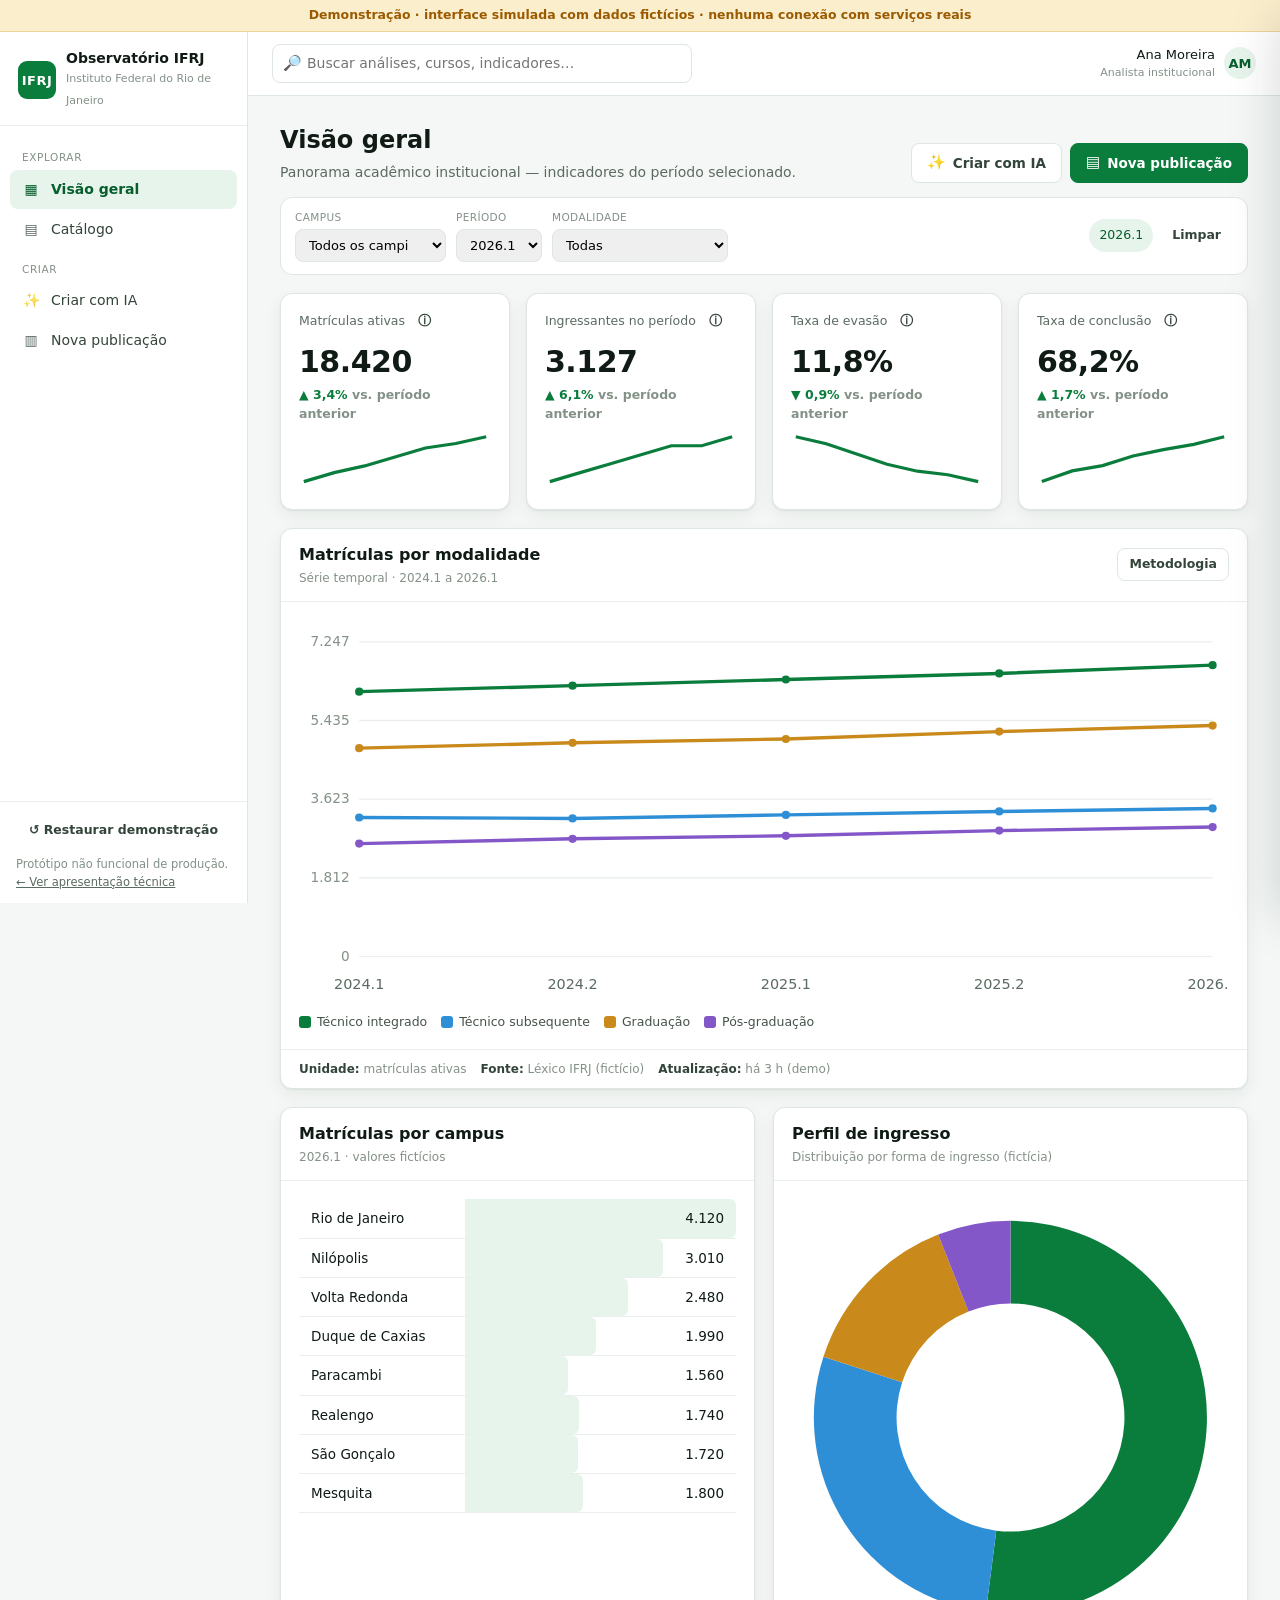
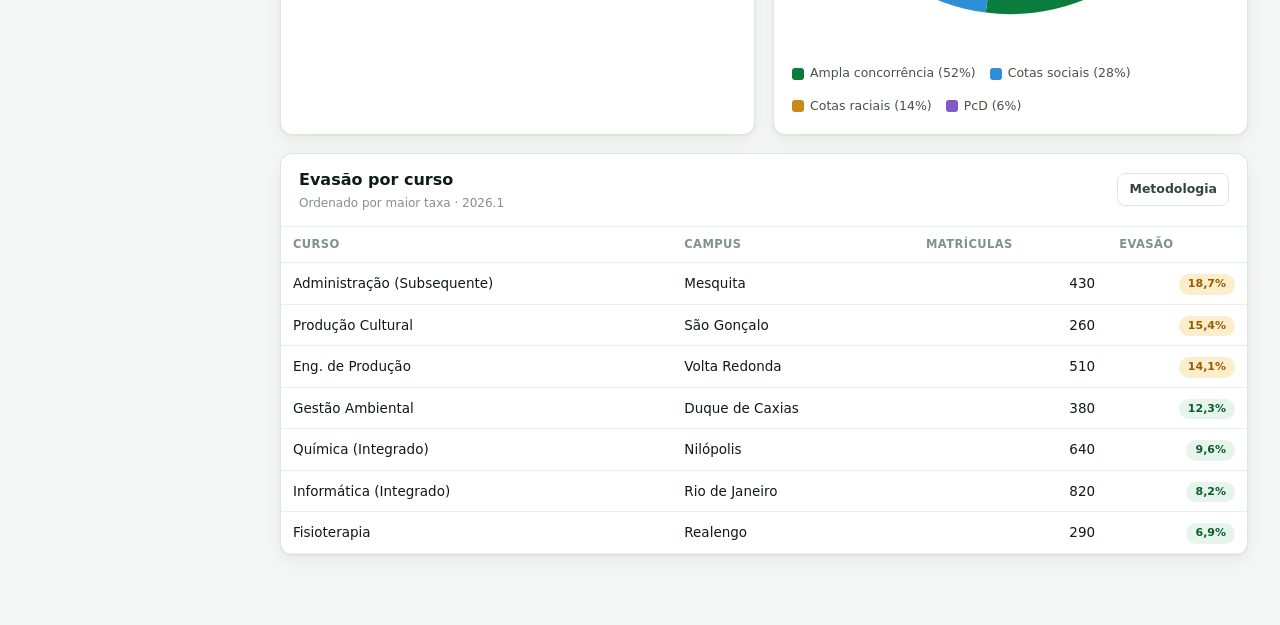
==== app-demo/index.html @ d56b8cb8 "Apresentacao tecnica do Observatorio + demo de interface IFRJ (dados ficticios)" ====
<!DOCTYPE html>
<html lang="pt-BR">
<head>
  <meta charset="UTF-8">
  <meta name="viewport" content="width=device-width, initial-scale=1.0">
  <meta name="description" content="Observatório IFRJ — interface de produção simulada com dados fictícios. Protótipo de demonstração, sem conexão com serviços reais.">
  <meta name="robots" content="noindex">
  <title>Observatório IFRJ — demonstração</title>
  <link rel="stylesheet" href="assets/css/app.css">
</head>
<body>
  <div id="app">
    <noscript>
      <div style="padding:24px;max-width:680px;margin:40px auto;font-family:system-ui">
        <h1>Observatório IFRJ — demonstração</h1>
        <p>Esta interface simulada precisa de JavaScript habilitado. Usa dados fictícios e não se
        conecta a nenhum serviço real.</p>
      </div>
    </noscript>
  </div>
  <script type="module" src="assets/js/app.js"></script>
</body>
</html>
---- app-demo/assets/css/app.css ----
/* =========================================================================
   Observatório IFRJ — Interface de produção SIMULADA (dados fictícios)
   Stack vanilla, sem dependências, sem CDN.
   ========================================================================= */

:root {
  --ifrj-green: #0a7d3c;      /* verde institucional */
  --ifrj-green-d: #075e2d;
  --ifrj-green-l: #e7f4ec;
  --ifrj-green-l2: #f2faf5;
  --accent: #0a7d3c;

  --ink-900: #0f1b14;
  --ink-800: #1d2b22;
  --ink-700: #33453a;
  --ink-500: #5b6b61;
  --ink-400: #839187;
  --ink-300: #b4bfb8;

  --bg: #f4f7f5;
  --paper: #ffffff;
  --paper-2: #f7faf8;
  --line: #dde6e0;
  --line-2: #e9efeb;

  --warn: #9a5b00;
  --warn-bg: #fbeecd;
  --danger: #b3261e;
  --danger-bg: #fbe6e4;
  --info: #15607f;

  --chart-1: #0a7d3c;
  --chart-2: #2f8fd6;
  --chart-3: #c98a1b;
  --chart-4: #8457c9;
  --chart-5: #c0504d;

  --radius: 12px;
  --radius-sm: 8px;
  --shadow: 0 1px 2px rgba(15,27,20,.06), 0 6px 18px rgba(15,27,20,.06);
  --shadow-lg: 0 16px 48px rgba(15,27,20,.18);
  --sans: system-ui,-apple-system,"Segoe UI",Roboto,Helvetica,Arial,sans-serif;
  --mono: ui-monospace,SFMono-Regular,Menlo,Consolas,monospace;

  --sidebar-w: 248px;
}

* { box-sizing: border-box; }
html, body { height: 100%; margin: 0; }
body { font-family: var(--sans); background: var(--bg); color: var(--ink-900); font-size: 15px; line-height: 1.5; }
:focus-visible { outline: 3px solid #2f8fd6; outline-offset: 2px; border-radius: 4px; }
a { color: var(--ifrj-green-d); }
img, svg { max-width: 100%; }

.skip-link { position: absolute; left: -9999px; background: var(--ink-900); color: #fff; padding: 10px 16px; z-index: 2000; }
.skip-link:focus { left: 8px; top: 8px; border-radius: 8px; }

/* ---------- Demo banner ---------- */
.demo-banner {
  background: var(--warn-bg); color: var(--warn);
  text-align: center; font-size: 12.5px; font-weight: 600;
  padding: 6px 12px; border-bottom: 1px solid #ecd49a;
}

/* ---------- App layout ----------
   Grade explícita: 2 colunas x 3 linhas (banner / topbar / main).
   A sidebar ocupa as linhas de topbar+main; topbar e main empilham na coluna 2. */
.shell {
  display: grid;
  grid-template-columns: var(--sidebar-w) 1fr;
  grid-template-rows: auto auto 1fr;
  grid-template-areas:
    "banner  banner"
    "sidebar topbar"
    "sidebar main";
  min-height: 100vh;
}
.shell .demo-banner { grid-area: banner; }

.sidebar {
  grid-area: sidebar;
  background: var(--paper);
  border-right: 1px solid var(--line);
  display: flex; flex-direction: column;
  position: sticky; top: 0; height: calc(100vh - 29px);
  overflow-y: auto;
}
.sidebar .logo {
  display: flex; align-items: center; gap: 10px;
  padding: 18px 18px 14px; border-bottom: 1px solid var(--line-2);
}
.sidebar .logo .mark {
  width: 38px; height: 38px; border-radius: 9px; flex: none;
  background: var(--ifrj-green); color: #fff; font-weight: 800;
  display: grid; place-items: center; font-size: 13px; letter-spacing: .5px;
}
.sidebar .logo .txt strong { display: block; font-size: 14px; line-height: 1.15; }
.sidebar .logo .txt span { font-size: 11px; color: var(--ink-400); }

.sidebar nav { padding: 12px 10px; flex: 1; }
.sidebar nav .grp { font-size: 10.5px; text-transform: uppercase; letter-spacing: .6px; color: var(--ink-400); padding: 12px 12px 4px; }
.sidebar nav a {
  display: flex; align-items: center; gap: 11px;
  padding: 9px 12px; border-radius: var(--radius-sm);
  color: var(--ink-700); text-decoration: none; font-size: 14px; margin-bottom: 1px;
}
.sidebar nav a .ic { width: 18px; text-align: center; opacity: .8; }
.sidebar nav a:hover { background: var(--paper-2); }
.sidebar nav a.active { background: var(--ifrj-green-l); color: var(--ifrj-green-d); font-weight: 600; }
.sidebar nav a.active .ic { opacity: 1; }

.sidebar .side-foot { padding: 12px 16px; border-top: 1px solid var(--line-2); font-size: 11.5px; color: var(--ink-400); }
.sidebar .side-foot a { color: var(--ink-500); }

/* ---------- Topbar ---------- */
.topbar {
  grid-area: topbar; background: var(--paper); border-bottom: 1px solid var(--line);
  display: flex; align-items: center; gap: 16px; padding: 12px 24px;
  position: sticky; top: 29px; z-index: 50;
}
.topbar .ctx { display: flex; align-items: center; gap: 10px; }
.topbar .ctx label { font-size: 12px; color: var(--ink-400); }
.topbar select, .topbar input { font: inherit; font-size: 14px; padding: 8px 10px; border: 1px solid var(--line); border-radius: var(--radius-sm); background: var(--paper); }
.topbar .search { flex: 1; max-width: 420px; position: relative; }
.topbar .search input { width: 100%; padding-left: 34px; }
.topbar .search .mi { position: absolute; left: 11px; top: 50%; transform: translateY(-50%); color: var(--ink-400); }
.topbar .user { display: flex; align-items: center; gap: 9px; margin-left: auto; }
.topbar .user .av { width: 32px; height: 32px; border-radius: 50%; background: var(--ifrj-green-l); color: var(--ifrj-green-d); display: grid; place-items: center; font-weight: 700; font-size: 13px; }
.topbar .user .nm { font-size: 13px; }
.topbar .user .nm small { display: block; color: var(--ink-400); font-size: 11px; }

/* ---------- Main ---------- */
.main { grid-area: main; padding: 26px 32px 70px; max-width: 1240px; width: 100%; min-width: 0; }
.page-title { display: flex; align-items: flex-end; justify-content: space-between; gap: 16px; flex-wrap: wrap; margin-bottom: 6px; }
.page-title h1 { font-size: 24px; margin: 0; }
.page-title p { margin: 4px 0 0; color: var(--ink-500); font-size: 14px; }
.page-actions { display: flex; gap: 8px; flex-wrap: wrap; }

/* ---------- Buttons ---------- */
.btn { font: inherit; font-size: 13.5px; font-weight: 600; border: 1px solid var(--line); background: var(--paper); color: var(--ink-700); padding: 9px 15px; border-radius: var(--radius-sm); cursor: pointer; display: inline-flex; align-items: center; gap: 7px; }
.btn:hover { background: var(--paper-2); }
.btn.primary { background: var(--ifrj-green); border-color: var(--ifrj-green); color: #fff; }
.btn.primary:hover { background: var(--ifrj-green-d); }
.btn.ghost { background: transparent; border-color: transparent; }
.btn.ghost:hover { background: var(--paper-2); }
.btn.sm { padding: 6px 11px; font-size: 12.5px; }
.btn:disabled { opacity: .5; cursor: not-allowed; }
.btn .ic { font-size: 15px; line-height: 1; }

/* ---------- Cards / KPIs ---------- */
.kpis { display: grid; grid-template-columns: repeat(auto-fit, minmax(190px, 1fr)); gap: 16px; margin: 18px 0; }
.kpi { background: var(--paper); border: 1px solid var(--line); border-radius: var(--radius); padding: 16px 18px; box-shadow: var(--shadow); }
.kpi .k-lbl { font-size: 12.5px; color: var(--ink-500); display: flex; align-items: center; gap: 7px; }
.kpi .k-val { font-size: 30px; font-weight: 800; margin: 7px 0 2px; letter-spacing: -.5px; }
.kpi .k-delta { font-size: 12.5px; font-weight: 700; }
.kpi .k-delta.up { color: var(--ifrj-green); }
.kpi .k-delta.down { color: var(--danger); }
.kpi .k-spark { margin-top: 8px; }

.grid-2 { display: grid; grid-template-columns: 1fr 1fr; gap: 18px; }
.grid-3 { display: grid; grid-template-columns: repeat(3, 1fr); gap: 18px; }
.span-2 { grid-column: span 2; }

.panel { background: var(--paper); border: 1px solid var(--line); border-radius: var(--radius); box-shadow: var(--shadow); overflow: hidden; }
.panel .p-head { display: flex; align-items: center; justify-content: space-between; gap: 12px; padding: 14px 18px; border-bottom: 1px solid var(--line-2); }
.panel .p-head h3 { margin: 0; font-size: 16px; }
.panel .p-head .p-sub { font-size: 12px; color: var(--ink-400); margin-top: 2px; }
.panel .p-body { padding: 18px; }
.panel .p-foot { padding: 10px 18px; border-top: 1px solid var(--line-2); font-size: 12px; color: var(--ink-400); display: flex; flex-wrap: wrap; gap: 14px; }
.panel .p-foot b { color: var(--ink-700); font-weight: 600; }

/* ---------- Chart ---------- */
.chart { width: 100%; }
.chart svg { display: block; width: 100%; height: auto; }
.legend-row { display: flex; flex-wrap: wrap; gap: 14px; margin-top: 10px; font-size: 12.5px; color: var(--ink-600,#455349); }
.legend-row .lg { display: inline-flex; align-items: center; gap: 6px; }
.legend-row .sw { width: 12px; height: 12px; border-radius: 3px; display: inline-block; }

/* data table */
table.dt { width: 100%; border-collapse: collapse; font-size: 13.5px; }
table.dt th, table.dt td { padding: 9px 12px; border-bottom: 1px solid var(--line-2); text-align: left; }
table.dt th { font-size: 11.5px; text-transform: uppercase; letter-spacing: .4px; color: var(--ink-400); }
table.dt tbody tr:hover { background: var(--paper-2); }
table.dt td.num { text-align: right; font-variant-numeric: tabular-nums; }
.bar-cell { position: relative; }
.bar-cell .bar { position: absolute; left: 0; top: 0; bottom: 0; background: var(--ifrj-green-l); border-radius: 0 6px 6px 0; }
.bar-cell span { position: relative; }

/* filters */
.filterbar { display: flex; flex-wrap: wrap; gap: 10px; align-items: center; margin: 14px 0; padding: 12px 14px; background: var(--paper); border: 1px solid var(--line); border-radius: var(--radius); }
.filterbar .fld { display: flex; flex-direction: column; gap: 3px; }
.filterbar .fld label { font-size: 10.5px; text-transform: uppercase; letter-spacing: .4px; color: var(--ink-400); }
.filterbar select, .filterbar input { font: inherit; font-size: 13px; padding: 7px 9px; border: 1px solid var(--line); border-radius: var(--radius-sm); }
.chips { display: flex; flex-wrap: wrap; gap: 7px; }
.chip { display: inline-flex; align-items: center; gap: 6px; background: var(--ifrj-green-l); color: var(--ifrj-green-d); padding: 4px 10px; border-radius: 999px; font-size: 12.5px; }
.chip button { border: none; background: transparent; color: inherit; cursor: pointer; font-weight: 800; }

/* badges */
.badge { font-size: 11px; font-weight: 700; padding: 2px 9px; border-radius: 999px; display: inline-block; }
.badge.green { background: var(--ifrj-green-l); color: var(--ifrj-green-d); }
.badge.gray { background: var(--line); color: var(--ink-600,#455349); }
.badge.amber { background: var(--warn-bg); color: var(--warn); }
.badge.blue { background: #e2eef6; color: var(--info); }

/* ---------- Catalog ---------- */
.catalog { display: grid; grid-template-columns: repeat(auto-fill, minmax(260px, 1fr)); gap: 16px; }
.an-card { background: var(--paper); border: 1px solid var(--line); border-radius: var(--radius); box-shadow: var(--shadow); overflow: hidden; display: flex; flex-direction: column; }
.an-card .ac-vis { height: 120px; border-bottom: 1px solid var(--line-2); background: var(--paper-2); display: grid; place-items: center; }
.an-card .ac-body { padding: 14px; flex: 1; display: flex; flex-direction: column; gap: 7px; }
.an-card .ac-body h4 { margin: 0; font-size: 15px; }
.an-card .ac-meta { font-size: 12px; color: var(--ink-400); }
.an-card .ac-foot { display: flex; gap: 6px; padding: 0 14px 14px; }

/* ---------- Assistant (IA) ---------- */
.assistant { display: grid; grid-template-columns: 1.05fr .95fr; gap: 18px; align-items: start; }
.chat-col { display: flex; flex-direction: column; gap: 0; }
.chat-window { background: var(--paper); border: 1px solid var(--line); border-radius: var(--radius); box-shadow: var(--shadow); display: flex; flex-direction: column; min-height: 460px; }
.chat-scroll { flex: 1; padding: 18px; overflow-y: auto; display: flex; flex-direction: column; gap: 12px; max-height: 520px; }
.msg { max-width: 88%; padding: 11px 14px; border-radius: 14px; font-size: 14px; }
.msg .who { font-size: 10.5px; text-transform: uppercase; letter-spacing: .5px; opacity: .7; margin-bottom: 4px; }
.msg.user { align-self: flex-end; background: var(--ifrj-green); color: #fff; border-bottom-right-radius: 4px; }
.msg.ai { align-self: flex-start; background: var(--paper-2); border: 1px solid var(--line-2); border-bottom-left-radius: 4px; }
.msg.ai.clarify { background: var(--warn-bg); border-color: #ecd49a; }
.msg.typing .dots { display: inline-flex; gap: 4px; }
.msg.typing .dots i { width: 7px; height: 7px; border-radius: 50%; background: var(--ink-300); animation: blink 1.2s infinite; }
.msg.typing .dots i:nth-child(2){ animation-delay: .2s; } .msg.typing .dots i:nth-child(3){ animation-delay: .4s; }
@keyframes blink { 0%,60%,100%{opacity:.3} 30%{opacity:1} }

.chat-input { border-top: 1px solid var(--line-2); padding: 12px; display: flex; gap: 8px; }
.chat-input textarea { flex: 1; resize: none; font: inherit; font-size: 14px; padding: 10px 12px; border: 1px solid var(--line); border-radius: var(--radius-sm); min-height: 44px; max-height: 120px; }
.suggestions { display: flex; flex-wrap: wrap; gap: 7px; padding: 0 12px 12px; }
.suggestions button { font: inherit; font-size: 12.5px; padding: 6px 11px; border: 1px solid var(--line); background: var(--paper); border-radius: 999px; cursor: pointer; color: var(--ink-700); }
.suggestions button:hover { background: var(--paper-2); }

.preview-col .panel { position: sticky; top: 92px; }
.understanding .u-row { display: flex; gap: 10px; padding: 6px 0; border-bottom: 1px dashed var(--line-2); font-size: 13px; }
.understanding .u-row:last-child { border-bottom: none; }
.understanding .u-k { color: var(--ink-400); min-width: 120px; }
.understanding .u-v { font-weight: 600; }

.empty-preview { text-align: center; color: var(--ink-400); padding: 40px 20px; }
.empty-preview .big { font-size: 34px; }

/* ---------- Composer / publication ---------- */
.composer { display: grid; grid-template-columns: 230px 1fr; gap: 18px; align-items: start; }
.palette { background: var(--paper); border: 1px solid var(--line); border-radius: var(--radius); padding: 14px; box-shadow: var(--shadow); }
.palette h4 { margin: 0 0 10px; font-size: 13px; text-transform: uppercase; letter-spacing: .4px; color: var(--ink-400); }
.palette .pbtn { width: 100%; justify-content: flex-start; margin-bottom: 7px; }
.canvas { background: var(--paper-2); border: 1px dashed var(--line); border-radius: var(--radius); padding: 16px; min-height: 420px; }
.canvas.device-mobile { max-width: 400px; margin: 0 auto; background: var(--paper); border-style: solid; }
.pub-block { background: var(--paper); border: 1px solid var(--line); border-radius: var(--radius-sm); margin-bottom: 12px; overflow: hidden; }
.pub-block .pb-bar { display: flex; align-items: center; justify-content: space-between; padding: 7px 10px; background: var(--paper-2); border-bottom: 1px solid var(--line-2); }
.pub-block .pb-type { font-size: 10.5px; text-transform: uppercase; letter-spacing: .5px; color: var(--ink-400); font-family: var(--mono); }
.pub-block .pb-ctrl { display: flex; gap: 3px; }
.pub-block .pb-body { padding: 14px; }

/* ---------- Methodology drawer ---------- */
.drawer-backdrop { position: fixed; inset: 0; background: rgba(15,27,20,.35); z-index: 900; display: none; }
.drawer-backdrop.open { display: block; }
.drawer { position: fixed; top: 0; right: 0; height: 100vh; width: min(460px, 94vw); background: var(--paper); box-shadow: var(--shadow-lg); z-index: 1000; transform: translateX(100%); transition: transform .2s ease; display: flex; flex-direction: column; }
.drawer.open { transform: translateX(0); }
@media (prefers-reduced-motion: reduce) { .drawer { transition: none; } }
.drawer .d-head { display: flex; align-items: center; justify-content: space-between; padding: 16px 18px; border-bottom: 1px solid var(--line-2); }
.drawer .d-head h3 { margin: 0; font-size: 16px; }
.drawer .d-body { padding: 18px; overflow-y: auto; }
.drawer dl dt { font-size: 11px; text-transform: uppercase; letter-spacing: .5px; color: var(--ink-400); margin-top: 14px; }
.drawer dl dd { margin: 4px 0 0; }

/* toast */
.toast-host { position: fixed; bottom: 20px; left: 50%; transform: translateX(-50%); z-index: 1200; display: flex; flex-direction: column; gap: 8px; align-items: center; }
.toast { background: var(--ink-900); color: #fff; padding: 11px 18px; border-radius: 10px; font-size: 13.5px; box-shadow: var(--shadow-lg); max-width: 92vw; }
.toast .sub { color: #b9c6bf; font-size: 11.5px; display: block; margin-top: 2px; }

.muted { color: var(--ink-400); }
.small { font-size: 12.5px; }
hr.soft { border: none; border-top: 1px solid var(--line-2); margin: 18px 0; }
.row { display: flex; gap: 12px; flex-wrap: wrap; align-items: center; }
.sr-only { position: absolute; width: 1px; height: 1px; padding: 0; margin: -1px; overflow: hidden; clip: rect(0,0,0,0); border: 0; }

/* ---------- Responsive ---------- */
@media (max-width: 1080px) {
  .assistant, .composer { grid-template-columns: 1fr; }
  .grid-2, .grid-3 { grid-template-columns: 1fr; }
  .span-2 { grid-column: auto; }
  .preview-col .panel { position: static; }
}
@media (max-width: 820px) {
  .shell {
    grid-template-columns: 1fr;
    grid-template-rows: auto auto auto 1fr;
    grid-template-areas: "banner" "sidebar" "topbar" "main";
  }
  .sidebar { position: static; height: auto; flex-direction: row; flex-wrap: wrap; align-items: center; }
  .sidebar nav { display: flex; flex-wrap: wrap; padding: 6px; }
  .sidebar nav .grp { display: none; }
  .sidebar .side-foot { display: none; }
  .topbar { top: 0; position: static; flex-wrap: wrap; }
  .main { padding: 18px 16px 60px; }
}
@media (prefers-reduced-motion: reduce) { * { animation: none !important; } }
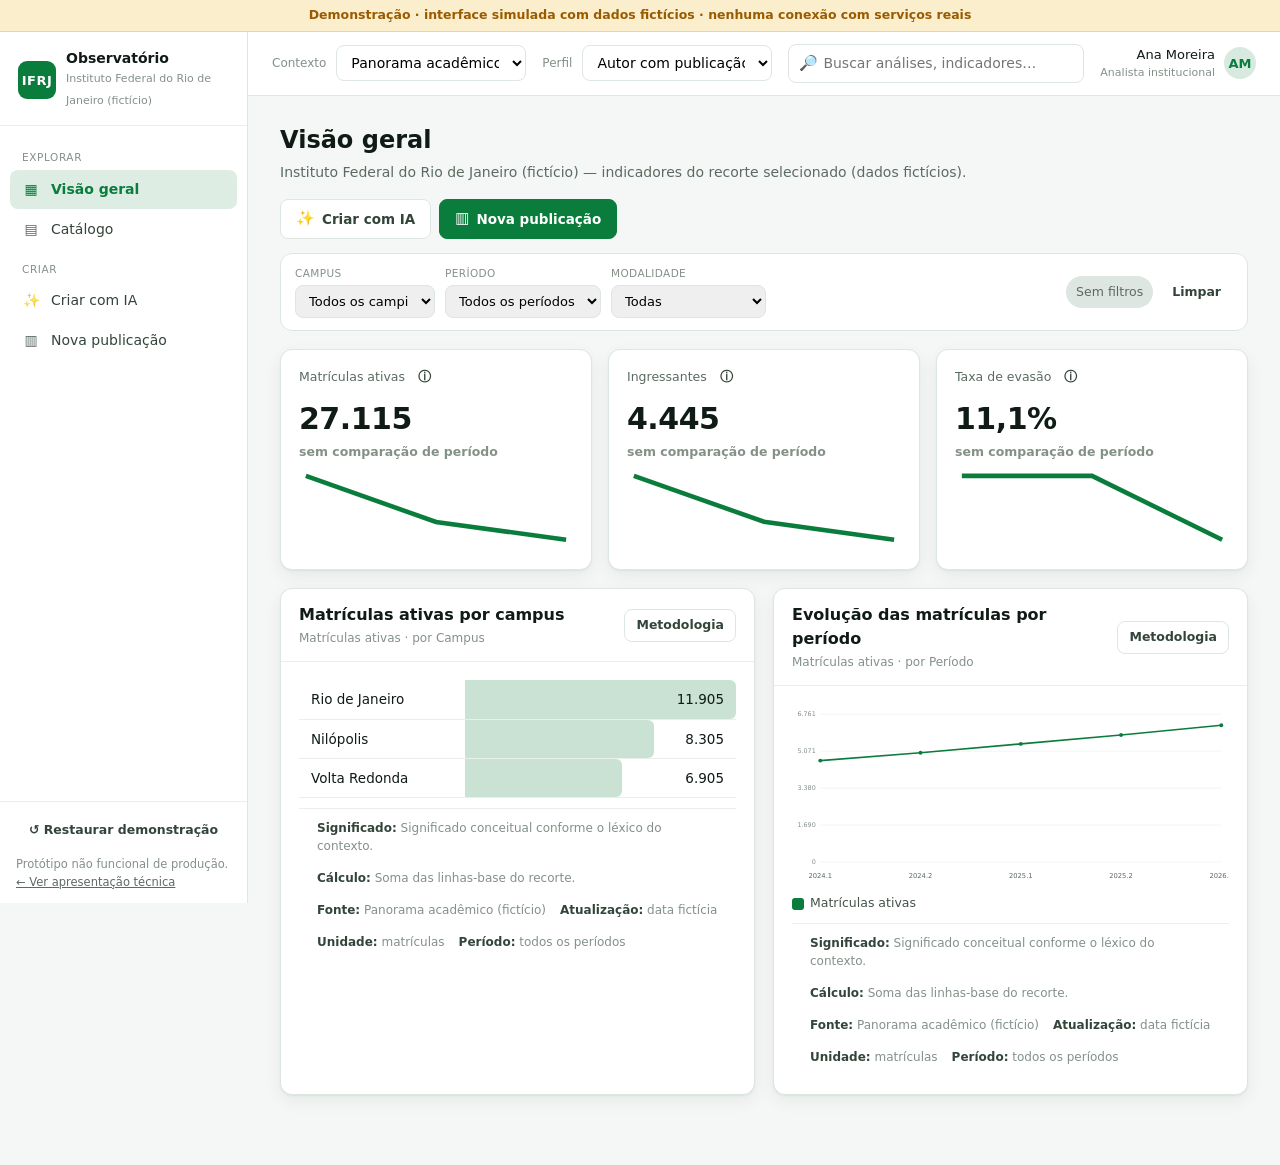
==== commit a6ecbcba: "feat: integrar UI ponta a ponta da app-demo (FEAT-004) Reescreve views.js e estende app.js/index.htm" ====
--- a/app-demo/index.html
+++ b/app-demo/index.html
@@ -3,16 +3,16 @@
 <head>
   <meta charset="UTF-8">
   <meta name="viewport" content="width=device-width, initial-scale=1.0">
-  <meta name="description" content="Observatório IFRJ — interface de produção simulada com dados fictícios. Protótipo de demonstração, sem conexão com serviços reais.">
+  <meta name="description" content="Observatório — interface de produção simulada com dados fictícios. Protótipo de demonstração, sem conexão com serviços reais.">
   <meta name="robots" content="noindex">
-  <title>Observatório IFRJ — demonstração</title>
+  <title>Observatório — demonstração</title>
   <link rel="stylesheet" href="assets/css/app.css">
 </head>
 <body>
   <div id="app">
     <noscript>
       <div style="padding:24px;max-width:680px;margin:40px auto;font-family:system-ui">
-        <h1>Observatório IFRJ — demonstração</h1>
+        <h1>Observatório — demonstração</h1>
         <p>Esta interface simulada precisa de JavaScript habilitado. Usa dados fictícios e não se
         conecta a nenhum serviço real.</p>
       </div>
--- a/app-demo/assets/css/app.css
+++ b/app-demo/assets/css/app.css
@@ -273,13 +273,135 @@
 
 .muted { color: var(--ink-400); }
 .small { font-size: 12.5px; }
+.warn-text { color: var(--warn); }
 hr.soft { border: none; border-top: 1px solid var(--line-2); margin: 18px 0; }
 .row { display: flex; gap: 12px; flex-wrap: wrap; align-items: center; }
 .sr-only { position: absolute; width: 1px; height: 1px; padding: 0; margin: -1px; overflow: hidden; clip: rect(0,0,0,0); border: 0; }
 
+/* =========================================================================
+   FEAT-004 — integração de UI ponta a ponta.
+   Usa as CSS vars --accent / --chart-1..5 (recoloráveis por contexto no
+   .shell). Nenhuma cor hard-coded que impeça a troca de contexto.
+   ========================================================================= */
+
+/* Primário recolorável pelo accent do contexto (sobrepõe o verde fixo). */
+.btn.primary { background: var(--accent); border-color: var(--accent); }
+.btn.primary:hover { filter: brightness(.92); }
+
+/* Marca do sidebar recolorável. */
+.sidebar .logo .mark { background: var(--accent); }
+.sidebar nav a.active { background: color-mix(in srgb, var(--accent) 14%, #fff); color: var(--accent); }
+.topbar .user .av { background: color-mix(in srgb, var(--accent) 16%, #fff); color: var(--accent); }
+.chip { background: color-mix(in srgb, var(--accent) 14%, #fff); color: var(--accent); }
+.chip-muted { background: var(--line); color: var(--ink-500); }
+.bar-cell .bar { background: color-mix(in srgb, var(--accent) 22%, #fff); }
+.badge.green { background: color-mix(in srgb, var(--accent) 14%, #fff); color: var(--accent); }
+
+/* ---------- Estados comuns (stateView) ---------- */
+.state { text-align: center; padding: 34px 20px; color: var(--ink-500); }
+.state .state-icon { font-size: 30px; margin-bottom: 8px; }
+.state h3 { margin: 0 0 6px; font-size: 16px; }
+.state-denied .state-icon { color: var(--danger); }
+.denied-banner { margin-bottom: 16px; border: 1px solid var(--danger-bg); border-radius: var(--radius); background: var(--danger-bg); }
+
+/* ---------- Status tag (prefixo de ícone + texto, NIT-6) ---------- */
+.status-tag { display: inline-flex; align-items: center; gap: 5px; font-size: 12px; font-weight: 600; padding: 2px 8px; border-radius: 999px; background: var(--line); color: var(--ink-700); }
+.status-agendada { background: #e2eef6; color: var(--info); }
+.status-realizada { background: color-mix(in srgb, var(--accent) 14%, #fff); color: var(--accent); }
+.status-recusada { background: var(--danger-bg); color: var(--danger); }
+.status-pendente { background: var(--warn-bg); color: var(--warn); }
+
+/* ---------- Metadados da visualização (render.js) ---------- */
+.analysis-render .viz-meta { margin-top: 10px; }
+.analysis-render .viz-meta .p-foot { border-top: 1px solid var(--line-2); padding-top: 10px; }
+.metric { text-align: left; }
+.metric .metric-value { font-size: 34px; font-weight: 800; letter-spacing: -.5px; }
+.metric .metric-delta { font-size: 12.5px; font-weight: 700; margin-top: 4px; }
+.metric .metric-delta.up { color: var(--accent); }
+.metric .metric-delta.down { color: var(--danger); }
+
+/* ---------- Placeholder Superset (sem iframe/token) ---------- */
+.embed-placeholder .embed-frame { border: 2px dashed var(--line); border-radius: var(--radius); padding: 22px; background: var(--paper-2); text-align: center; }
+.embed-placeholder .embed-label { font-weight: 700; font-size: 15px; }
+.embed-placeholder .embed-note { font-size: 12.5px; color: var(--ink-500); margin: 8px 0 0; }
+
+/* ---------- Topbar: seletores de contexto/perfil ---------- */
+.topbar .ctx select { max-width: 190px; }
+
+/* ---------- Catálogo: toolbar de busca/origem ---------- */
+.catalog-toolbar { display: flex; flex-wrap: wrap; gap: 14px; align-items: flex-end; margin: 14px 0; }
+.catalog-toolbar .fld { display: flex; flex-direction: column; gap: 3px; min-width: 240px; flex: 1; }
+.catalog-toolbar .fld label { font-size: 10.5px; text-transform: uppercase; letter-spacing: .4px; color: var(--ink-400); }
+.catalog-toolbar input { font: inherit; font-size: 14px; padding: 8px 10px; border: 1px solid var(--line); border-radius: var(--radius-sm); }
+.origin-filter { display: flex; flex-wrap: wrap; gap: 6px; }
+
+/* ---------- Overlay (drawer / modal / editor) irmão de .shell ---------- */
+.overlay-root { position: fixed; inset: 0; z-index: 1000; display: none; }
+.overlay-root.open { display: block; }
+.overlay-root .ov-backdrop { position: absolute; inset: 0; background: rgba(15,27,20,.4); }
+.overlay-root .ov-panel { position: absolute; top: 0; right: 0; height: 100vh; width: min(720px, 96vw); background: var(--paper); box-shadow: var(--shadow-lg); display: flex; flex-direction: column; overflow: hidden; }
+.overlay-root .editor-shell { display: flex; flex-direction: column; height: 100%; }
+
+/* Drawer de metodologia dentro do overlay. */
+.drawer-inner { display: flex; flex-direction: column; height: 100%; }
+.drawer-inner .d-head { display: flex; align-items: center; justify-content: space-between; padding: 16px 18px; border-bottom: 1px solid var(--line-2); }
+.drawer-inner .d-head h3 { margin: 0; font-size: 16px; }
+.drawer-inner .d-body { padding: 18px; overflow-y: auto; }
+.drawer-inner dl dt { font-size: 11px; text-transform: uppercase; letter-spacing: .5px; color: var(--ink-400); margin-top: 14px; }
+.drawer-inner dl dd { margin: 4px 0 0; }
+
+/* Modal de confirmação (centralizado). */
+.overlay-root .ov-panel:has(.confirm) { top: 50%; right: 50%; transform: translate(50%, -50%); height: auto; width: min(460px, 94vw); border-radius: var(--radius); }
+.confirm { padding: 22px; }
+.confirm h3 { margin: 0 0 8px; font-size: 17px; }
+.confirm p { margin: 0 0 18px; color: var(--ink-700); }
+.confirm-actions { display: flex; justify-content: flex-end; gap: 8px; }
+
+/* Editor de análise. */
+.editor-head { display: flex; align-items: center; justify-content: space-between; padding: 16px 18px; border-bottom: 1px solid var(--line-2); }
+.editor-head h3 { margin: 0; font-size: 16px; }
+.editor-body { display: grid; grid-template-columns: 1fr 1fr; gap: 18px; padding: 18px; overflow-y: auto; flex: 1; }
+.editor-form { display: flex; flex-direction: column; gap: 12px; }
+.editor-form .fld { display: flex; flex-direction: column; gap: 4px; }
+.editor-form label, .props label { font-size: 11px; text-transform: uppercase; letter-spacing: .4px; color: var(--ink-400); }
+.editor-form input, .editor-form select, .editor-form textarea,
+.props input, .props select, .props textarea { font: inherit; font-size: 14px; padding: 8px 10px; border: 1px solid var(--line); border-radius: var(--radius-sm); background: var(--paper); }
+.editor-form .err, .props .err { color: var(--danger); font-size: 12px; min-height: 14px; }
+.edit-filters { border: 1px solid var(--line-2); border-radius: var(--radius-sm); padding: 10px 12px; display: flex; flex-direction: column; gap: 10px; }
+.edit-filters legend { font-size: 11px; text-transform: uppercase; letter-spacing: .4px; color: var(--ink-400); padding: 0 4px; }
+.editor-preview h4 { margin: 0 0 10px; font-size: 13px; text-transform: uppercase; letter-spacing: .4px; color: var(--ink-400); }
+.editor-foot { display: flex; justify-content: flex-end; gap: 8px; padding: 14px 18px; border-top: 1px solid var(--line-2); }
+.preview-body { display: block; }
+.preview-body .pub-render-block { margin-bottom: 18px; }
+
+/* ---------- Compositor em 3 colunas (paleta / canvas / propriedades) ---------- */
+.composer-3 { display: grid; grid-template-columns: 220px 1fr 280px; gap: 18px; align-items: start; }
+.composer-3 .props { background: var(--paper); border: 1px solid var(--line); border-radius: var(--radius); padding: 14px; box-shadow: var(--shadow); position: sticky; top: 92px; }
+.composer-3 .props h4 { margin: 0 0 10px; font-size: 13px; text-transform: uppercase; letter-spacing: .4px; color: var(--ink-400); }
+.composer-3 .props .fld { display: flex; flex-direction: column; gap: 4px; margin-bottom: 12px; }
+.prop-details summary { cursor: pointer; font-size: 12px; color: var(--ink-500); }
+.pub-block.selected { outline: 2px solid var(--accent); outline-offset: 1px; }
+.pub-block .pb-type { background: var(--paper-2); border: none; font-size: 10.5px; text-transform: uppercase; letter-spacing: .5px; color: var(--ink-500); cursor: pointer; font-family: var(--mono); padding: 2px 6px; border-radius: 6px; }
+.pub-block .pb-type:hover { background: var(--line-2); }
+
+/* ---------- Visão de consumo (#publicacao/{id}) ---------- */
+.shell.consumption .sidebar,
+.shell.consumption .topbar { display: none; }
+.shell.consumption { grid-template-columns: 1fr; grid-template-areas: "banner" "main"; grid-template-rows: auto 1fr; }
+.pub-consume { max-width: 820px; margin: 0 auto; }
+.pub-consume-top { margin-bottom: 14px; }
+.pub-consume-head h1 { font-size: 26px; margin: 14px 0 4px; }
+.pub-consume-body { margin-top: 18px; }
+.pub-render-block { background: var(--paper); border: 1px solid var(--line); border-radius: var(--radius); padding: 18px; margin-bottom: 16px; box-shadow: var(--shadow); }
+.pub-render-block h2 { margin: 0; }
+.clarify-opts { display: flex; flex-wrap: wrap; gap: 6px; margin-top: 8px; }
+
 /* ---------- Responsive ---------- */
 @media (max-width: 1080px) {
   .assistant, .composer { grid-template-columns: 1fr; }
+  .composer-3 { grid-template-columns: 1fr; }
+  .composer-3 .props { position: static; }
+  .editor-body { grid-template-columns: 1fr; }
   .grid-2, .grid-3 { grid-template-columns: 1fr; }
   .span-2 { grid-column: auto; }
   .preview-col .panel { position: static; }
